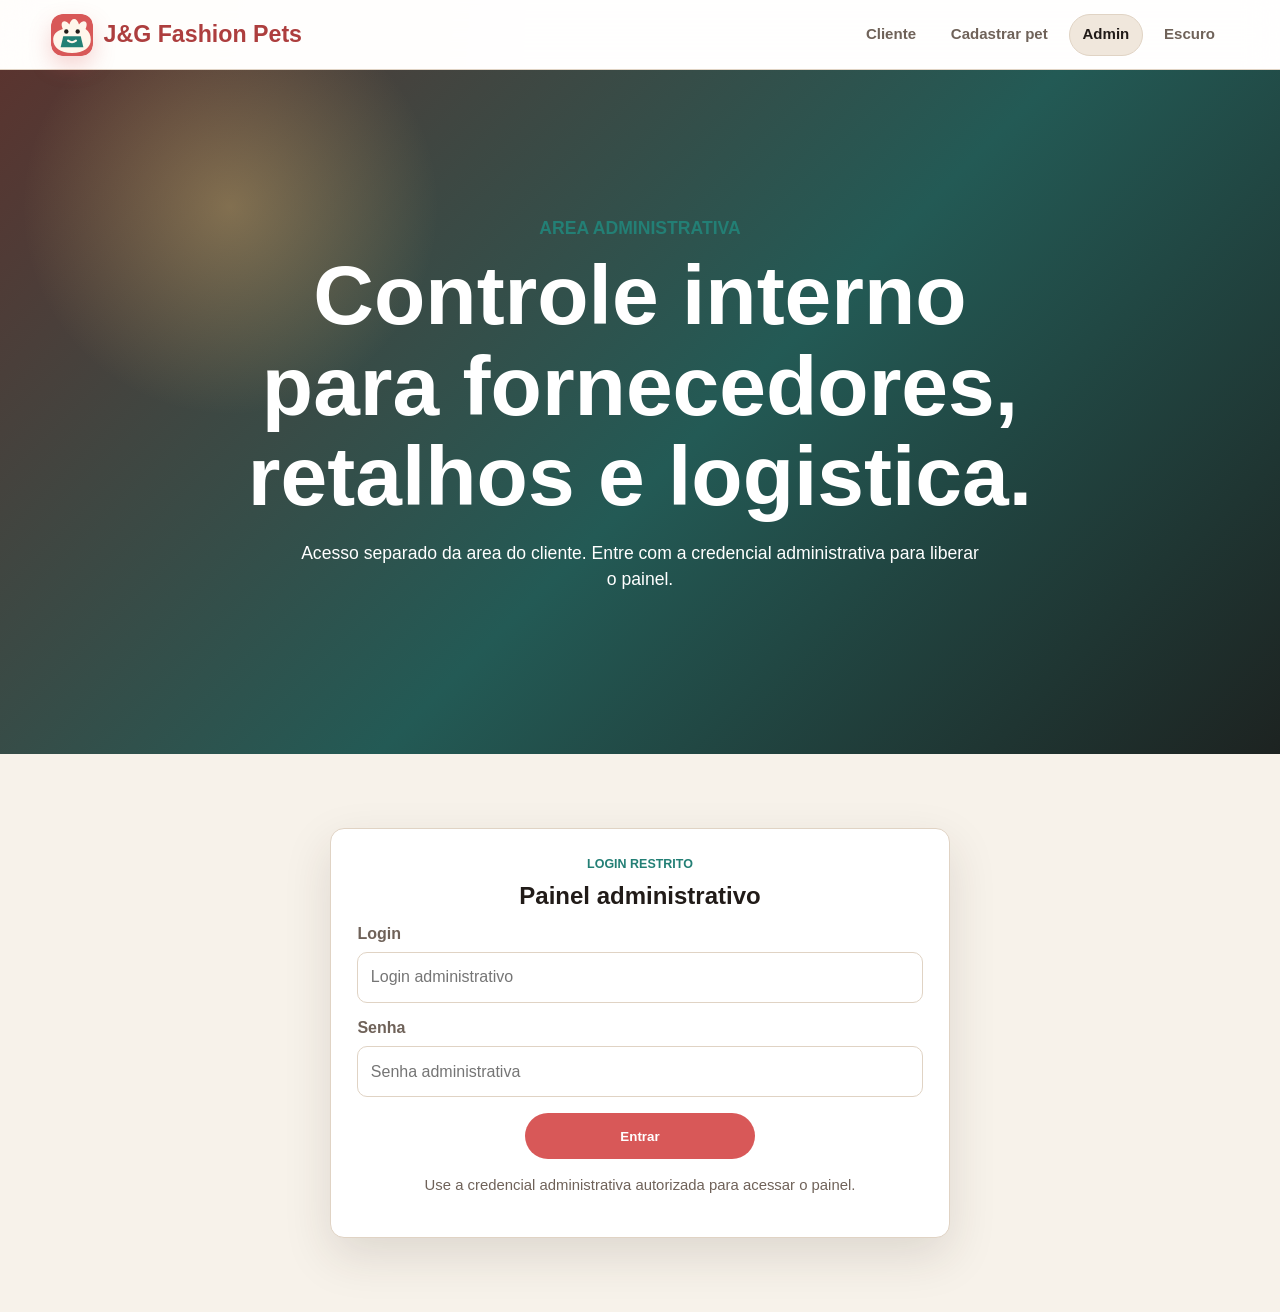
==== frontend/admin-fornecedores.html @ 15022a0f "Primeiro commit" ====
﻿<!DOCTYPE html>
<html lang="pt-BR">
<head>
    <meta charset="UTF-8">
    <meta name="viewport" content="width=device-width, initial-scale=1.0">
    <title>Fornecedores | Admin J&G</title>
    <link rel="stylesheet" href="style.css">
</head>
<body data-admin-page="true">
    <header class="site-header admin-header">
        <a class="logo" href="admin.html">J&G Admin</a>
        <nav class="main-nav" aria-label="Navegacao administrativa">
            <a href="admin.html">Painel</a>
            <a class="active" href="admin-fornecedores.html">Fornecedores</a>
            <a href="admin-retalhos.html">Retalhos</a>
            <a href="admin-rotas.html">Rotas</a>
            <button class="icon-button" id="theme-toggle" type="button">Tema</button>
        </nav>
    </header>

    <main>
        <section class="hero admin-hero compact-hero">
            <div class="hero-content">
                <p class="eyebrow hero-eyebrow">Fornecedores</p>
                <h1>Controle de parceiros e origem dos retalhos.</h1>
                <p>Cadastre contatos, tipo de tecido fornecido, prazo medio e status da parceria.</p>
            </div>
        </section>

        <section class="section split-section admin-workspace">
            <form class="panel">
                <p class="eyebrow">Novo fornecedor</p>
                <h2>Cadastro</h2>
                <label>Nome do fornecedor</label>
                <input type="text" placeholder="Ex: Atelie Flor de Algodao">
                <label>Contato</label>
                <input type="text" placeholder="Telefone, WhatsApp ou e-mail">
                <label>Material fornecido</label>
                <input type="text" placeholder="Algodao, jeans, ribana, tactel...">
                <label>Status</label>
                <select>
                    <option>Ativo</option>
                    <option>Em avaliacao</option>
                    <option>Pausado</option>
                </select>
                <button class="button" type="button">Salvar fornecedor</button>
            </form>

            <section class="panel">
                <p class="eyebrow">Parceiros atuais</p>
                <h2>Lista de fornecedores</h2>
                <div class="table-list">
                    <article><strong>Atelie Flor de Algodao</strong><span>Algodao e tricoline | Ativo</span></article>
                    <article><strong>Retalhos Recife</strong><span>Jeans e sarja | Em avaliacao</span></article>
                    <article><strong>Malharia Boa Vista</strong><span>Ribana e moletinho | Ativo</span></article>
                </div>
            </section>
        </section>
    </main>

    <script src="js/app.js?v=20260603-wikimedia-pet-clothes"></script>
</body>
</html>
---- frontend/style.css ----
:root {
    --bg: #f7f2ea;
    --surface: #ffffff;
    --surface-soft: #f0e7dc;
    --text: #211b18;
    --muted: #6f6259;
    --primary: #d85858;
    --primary-strong: #ad3e3e;
    --secondary: #237f75;
    --accent: #e3ad45;
    --border: #e0d3c4;
    --shadow: 0 18px 48px rgba(56, 40, 28, 0.13);
}

[data-theme="dark"] {
    --bg: #151413;
    --surface: #22211f;
    --surface-soft: #2d2a27;
    --text: #f8f1e8;
    --muted: #c9bdb0;
    --primary: #f47a71;
    --primary-strong: #ff928a;
    --secondary: #72d0c3;
    --accent: #ffd17a;
    --border: #403b36;
    --shadow: 0 18px 48px rgba(0, 0, 0, 0.34);
}

* {
    box-sizing: border-box;
}

html {
    scroll-behavior: smooth;
}

body {
    margin: 0;
    color: var(--text);
    background:
        radial-gradient(circle at top left, color-mix(in srgb, var(--accent) 20%, transparent), transparent 34rem),
        var(--bg);
    font-family: Arial, Helvetica, sans-serif;
    line-height: 1.5;
}

img {
    display: block;
    width: 100%;
}

a {
    color: inherit;
    text-decoration: none;
}

.site-header {
    position: sticky;
    top: 0;
    z-index: 10;
    display: flex;
    align-items: center;
    justify-content: space-between;
    gap: 1rem;
    padding: 0.85rem clamp(1rem, 4vw, 4rem);
    background: color-mix(in srgb, var(--surface) 93%, transparent);
    border-bottom: 1px solid var(--border);
    backdrop-filter: blur(16px);
}

.logo {
    display: inline-flex;
    align-items: center;
    gap: 0.65rem;
    font-size: clamp(1.1rem, 3vw, 1.45rem);
    font-weight: 900;
    color: var(--primary-strong);
    white-space: nowrap;
}

.logo::before {
    content: "";
    width: 42px;
    height: 42px;
    flex: 0 0 42px;
    border-radius: 12px;
    background:
        url("data:image/svg+xml,%3Csvg xmlns='http://www.w3.org/2000/svg' viewBox='0 0 96 96'%3E%3Crect width='96' height='96' rx='24' fill='%23d85858'/%3E%3Cpath d='M27 34c-8-16 4-24 15-10 4-17 18-17 22 0 11-14 23-6 15 10 8 5 12 14 12 25 0 18-16 30-43 30S5 77 5 59c0-11 5-20 22-25Z' fill='%23fff6eb'/%3E%3Cpath d='M28 51h40l6 25H22l6-25Z' fill='%23237f75'/%3E%3Ccircle cx='35' cy='40' r='5' fill='%23211b18'/%3E%3Ccircle cx='61' cy='40' r='5' fill='%23211b18'/%3E%3Cpath d='M39 61c7 5 11 5 18 0' stroke='%23fff6eb' stroke-width='5' fill='none' stroke-linecap='round'/%3E%3C/svg%3E")
        center / cover;
    box-shadow: 0 10px 22px rgba(216, 88, 88, 0.25);
}

.main-nav {
    display: flex;
    align-items: center;
    justify-content: flex-end;
    flex-wrap: wrap;
    gap: 0.45rem;
}

.main-nav a,
.icon-button {
    border: 1px solid transparent;
    border-radius: 999px;
    padding: 0.55rem 0.8rem;
    color: var(--muted);
    font: inherit;
    font-size: 0.94rem;
    font-weight: 800;
    background: transparent;
    cursor: pointer;
}

.main-nav a:hover,
.main-nav a.active,
.icon-button:hover {
    color: var(--text);
    border-color: var(--border);
    background: var(--surface-soft);
}

.hero {
    min-height: 76vh;
    display: grid;
    place-items: center;
    padding: clamp(3.5rem, 9vw, 7.5rem) clamp(1rem, 5vw, 5rem);
    background:
        linear-gradient(180deg, rgba(31, 22, 17, 0.2), rgba(31, 22, 17, 0.78)),
        url("https://images.unsplash.com/photo-1601758124510-52d02ddb7cbd?auto=format&fit=crop&w=1400&q=70") center/cover,
        linear-gradient(135deg, #7a4f43 0%, #245d59 52%, #1f2523 100%);
    color: #ffffff;
    text-align: center;
}

.admin-hero {
    background:
        radial-gradient(circle at 18% 20%, rgba(255, 209, 122, 0.32), transparent 13rem),
        linear-gradient(135deg, #5a342f 0%, #235a55 54%, #1d2321 100%);
}

.admin-hero .hero-content {
    width: min(820px, 100%);
}

.admin-hero h1 {
    font-size: clamp(2rem, 5.5vw, 4rem);
}

.compact-hero {
    min-height: 46vh;
    padding-top: clamp(3rem, 7vw, 5rem);
    padding-bottom: clamp(3rem, 7vw, 5rem);
}

.hero-content {
    width: min(920px, 100%);
}

.hero h1,
.section-heading h2,
.panel h1,
.panel h2,
.page-intro h1 {
    margin: 0;
    line-height: 1.08;
}

.hero h1 {
    font-size: clamp(2.35rem, 7vw, 5.25rem);
}

.hero p {
    max-width: 680px;
    margin-left: auto;
    margin-right: auto;
    font-size: 1.1rem;
}

.hero-eyebrow {
    color: #ffe0a3;
}

.hero-actions,
.button-row,
.form-row {
    display: flex;
    flex-wrap: wrap;
    justify-content: center;
    gap: 0.8rem;
}

.button {
    display: inline-flex;
    align-items: center;
    justify-content: center;
    min-height: 46px;
    border: 0;
    border-radius: 999px;
    padding: 0.78rem 1.15rem;
    background: var(--primary);
    color: #ffffff;
    font-weight: 900;
    cursor: pointer;
    transition: transform 0.18s ease, box-shadow 0.18s ease, background 0.18s ease;
}

.compact-button {
    min-height: 42px;
    padding: 0.62rem 1rem;
    width: auto;
}

.button:hover {
    background: var(--primary-strong);
    transform: translateY(-2px);
    box-shadow: 0 12px 24px rgba(56, 40, 28, 0.16);
}

.button.ghost {
    color: var(--text);
    background: var(--surface-soft);
    border: 1px solid var(--border);
}

.hero .button.ghost {
    color: #ffffff;
    background: rgba(255, 255, 255, 0.16);
    border-color: rgba(255, 255, 255, 0.56);
}

.button.secondary {
    background: var(--secondary);
}

.button.danger {
    background: #c84646;
}

.section {
    width: min(1180px, calc(100% - 2rem));
    margin: 0 auto;
    padding: clamp(2.6rem, 6vw, 4.6rem) 0;
}

.compact-section {
    padding-top: clamp(1.4rem, 4vw, 2rem);
    padding-bottom: clamp(1.4rem, 4vw, 2rem);
}

.section-heading,
.page-intro {
    max-width: 780px;
    margin: 0 auto 1.7rem;
    text-align: center;
}

.section-heading p,
.page-intro p {
    margin-left: auto;
    margin-right: auto;
    max-width: 650px;
    color: var(--muted);
}

.section-heading h2,
.panel h1,
.page-intro h1 {
    font-size: clamp(1.8rem, 4vw, 3rem);
}

.eyebrow {
    margin: 0 0 0.55rem;
    color: var(--secondary);
    font-size: 0.78rem;
    font-weight: 900;
    letter-spacing: 0;
    text-transform: uppercase;
}

.quick-links {
    display: grid;
    grid-template-columns: repeat(3, minmax(0, 1fr));
    gap: 1rem;
    margin-top: 1.25rem;
    margin-bottom: 1.5rem;
    position: relative;
    z-index: 2;
}

.quick-card,
.fabric-card,
.pet-card,
.panel,
.admin-tile,
.payment-card {
    border: 1px solid var(--border);
    border-radius: 14px;
    background: var(--surface);
    box-shadow: var(--shadow);
}

.quick-card {
    display: grid;
    gap: 0.35rem;
    min-height: 132px;
    padding: 1.25rem;
    transition: transform 0.18s ease, border-color 0.18s ease;
}

.admin-tile,
.payment-card {
    display: grid;
    gap: 0.4rem;
    padding: 1.15rem;
    transition: transform 0.18s ease, border-color 0.18s ease;
}

.admin-tile:hover,
.payment-card:hover {
    transform: translateY(-3px);
    border-color: var(--secondary);
}

.quick-card:hover {
    transform: translateY(-3px);
    border-color: var(--secondary);
}

.quick-card strong {
    font-size: 1.06rem;
}

.quick-card span,
.small-text,
.model-summary {
    color: var(--muted);
    font-size: 0.93rem;
}

.carousel {
    display: grid;
    grid-auto-flow: column;
    grid-auto-columns: minmax(280px, 31.5%);
    gap: 1rem;
    overflow-x: auto;
    padding: 0.35rem 0 1.25rem;
    scroll-snap-type: x mandatory;
}

.fabric-card,
.pet-card {
    overflow: hidden;
    scroll-snap-align: start;
}

.fabric-card img,
.pet-card img {
    height: 220px;
    object-fit: cover;
    background: var(--surface-soft);
}

.fabric-card h3,
.pet-card h3 {
    margin: 0;
}

.card-body {
    display: grid;
    gap: 0.55rem;
    padding: 1.05rem;
}

.stock-row,
.crud-item {
    display: flex;
    align-items: center;
    justify-content: space-between;
    gap: 1rem;
}

.swatch {
    display: inline-block;
    flex: 0 0 auto;
    width: 18px;
    height: 18px;
    border: 2px solid rgba(255, 255, 255, 0.75);
    border-radius: 999px;
    vertical-align: middle;
}

.cards-grid,
.split-section,
.workspace {
    display: grid;
    grid-template-columns: repeat(auto-fit, minmax(280px, 1fr));
    gap: 1rem;
}

.feature-grid {
    align-items: stretch;
}

.band-section {
    width: 100%;
    max-width: none;
    padding-left: max(1rem, calc((100vw - 1180px) / 2));
    padding-right: max(1rem, calc((100vw - 1180px) / 2));
    background: color-mix(in srgb, var(--surface-soft) 72%, transparent);
}

.delivery-section {
    align-items: stretch;
    grid-template-columns: minmax(320px, 460px) minmax(320px, 460px);
    justify-content: center;
    max-width: 1040px;
}

.full-span {
    grid-column: 1 / -1;
}

.panel {
    padding: clamp(1.15rem, 3vw, 1.65rem);
}

.delivery-form,
.result-panel {
    min-height: 100%;
}

.delivery-buttons {
    justify-content: stretch;
    margin-top: 1rem;
}

.lookup-button {
    margin: 0.75rem auto 0.25rem;
}

.delivery-buttons .button {
    flex: 1 1 190px;
    white-space: nowrap;
}

.result-panel {
    display: grid;
    align-content: center;
    background:
        linear-gradient(135deg, color-mix(in srgb, var(--secondary) 16%, transparent), transparent),
        var(--surface-soft);
}

.delivery-options {
    display: grid;
    gap: 0.55rem;
    margin-top: 1rem;
}

.delivery-options span {
    padding: 0.7rem;
    border: 1px solid var(--border);
    border-radius: 10px;
    background: var(--surface);
    font-weight: 800;
}

label {
    display: block;
    margin: 0.85rem 0 0.35rem;
    color: var(--muted);
    font-weight: 800;
}

input,
select {
    width: 100%;
    min-height: 46px;
    border: 1px solid var(--border);
    border-radius: 10px;
    padding: 0.78rem;
    color: var(--text);
    background: var(--surface);
    font: inherit;
}

.form-row {
    justify-content: stretch;
}

.form-actions,
.back-actions {
    display: flex;
    flex-wrap: wrap;
    justify-content: center;
    gap: 0.75rem;
    margin-top: 1.25rem;
}

.form-row > div {
    flex: 1 1 160px;
}

.preview-panel {
    min-height: 520px;
    text-align: center;
}

.pet-stage {
    display: grid;
    place-items: center;
    min-height: 340px;
    margin: 1rem 0;
    border: 1px dashed var(--secondary);
    border-radius: 14px;
    background:
        radial-gradient(circle at center, color-mix(in srgb, var(--accent) 18%, transparent), transparent 70%),
        var(--surface-soft);
    overflow: hidden;
}

.pet-avatar {
    position: relative;
    width: 180px;
    height: 210px;
    transition: transform 0.2s ease;
}

.pet-head,
.pet-body,
.pet-ear,
.clothes-layer {
    position: absolute;
    display: block;
}

.pet-head {
    top: 0;
    left: 50%;
    width: 92px;
    height: 82px;
    transform: translateX(-50%);
    border-radius: 50%;
    background: #b98f64;
}

.pet-body {
    left: 50%;
    bottom: 0;
    width: 150px;
    height: 145px;
    transform: translateX(-50%);
    border-radius: 48% 48% 36% 36%;
    background: #caa27a;
}

.pet-ear {
    top: 6px;
    width: 42px;
    height: 62px;
    background: #8b6746;
}

.pet-ear.left {
    left: 28px;
    border-radius: 70% 30% 60% 40%;
    transform: rotate(-24deg);
}

.pet-ear.right {
    right: 28px;
    border-radius: 30% 70% 40% 60%;
    transform: rotate(24deg);
}

.clothes-layer {
    left: 50%;
    bottom: 18px;
    z-index: 2;
    width: 120px;
    height: 92px;
    transform: translateX(-50%);
    border-radius: 22px 22px 34px 34px;
    background: var(--primary);
    border: 3px solid rgba(255, 255, 255, 0.55);
}

.pet-avatar.cat .pet-head {
    border-radius: 42% 42% 48% 48%;
    background: #8f8f86;
}

.pet-avatar.cat .pet-ear {
    width: 44px;
    height: 44px;
    clip-path: polygon(50% 0, 0 100%, 100% 100%);
    background: #6f6f68;
}

.pet-avatar.cat .pet-body {
    border-radius: 44% 44% 28% 28%;
    background: #a8a89e;
}

.crud-list {
    display: grid;
    gap: 0.7rem;
    max-height: 480px;
    overflow: auto;
}

.crud-item {
    padding: 0.8rem;
    border: 1px solid var(--border);
    border-radius: 10px;
    background: var(--surface-soft);
}

.crud-actions {
    display: flex;
    flex-wrap: wrap;
    justify-content: flex-end;
    gap: 0.4rem;
}

.mini-button {
    border: 0;
    border-radius: 999px;
    padding: 0.45rem 0.65rem;
    color: #ffffff;
    background: var(--secondary);
    cursor: pointer;
}

.mini-button.delete {
    background: #c84646;
}

.auth-page {
    min-height: calc(100vh - 74px);
    display: grid;
    place-items: center;
    padding: 1rem;
}

.auth-card,
.admin-dashboard {
    width: min(620px, 100%);
}

.admin-grid {
    display: grid;
    grid-template-columns: repeat(auto-fit, minmax(230px, 1fr));
    gap: 0.8rem;
    margin: 1rem 0;
}

.admin-grid article,
.admin-grid a {
    display: grid;
    gap: 0.25rem;
    padding: 1rem;
    border-radius: 12px;
    background: var(--surface-soft);
}

.auth-section {
    display: grid;
    justify-items: center;
}

.auth-card {
    text-align: center;
}

.auth-card label {
    text-align: left;
}

.auth-card .button,
.admin-dashboard > .button,
.panel > .button {
    width: min(230px, 100%);
    margin: 1rem auto 0;
}

.checkout-section {
    grid-template-columns: minmax(300px, 440px) minmax(320px, 1fr);
    align-items: start;
}

.admin-dashboard {
    width: min(980px, 100%);
}

.admin-workspace {
    grid-template-columns: minmax(300px, 430px) minmax(320px, 1fr);
    align-items: start;
}

.table-list {
    display: grid;
    gap: 0.75rem;
    margin-top: 1rem;
}

.table-list article {
    display: flex;
    justify-content: space-between;
    gap: 1rem;
    padding: 0.85rem;
    border: 1px solid var(--border);
    border-radius: 12px;
    background: var(--surface-soft);
}

.table-list span {
    color: var(--muted);
    text-align: right;
}

.stats-grid {
    grid-template-columns: repeat(auto-fit, minmax(220px, 1fr));
}

.stat-card {
    display: grid;
    gap: 0.3rem;
    text-align: center;
}

.stat-card strong {
    font-size: clamp(1.8rem, 4vw, 3rem);
}

.payment-methods {
    display: grid;
    grid-template-columns: repeat(auto-fit, minmax(150px, 1fr));
    gap: 1rem;
}

.payment-methods.vertical {
    grid-template-columns: 1fr;
}

.payment-card {
    border: 1px solid var(--border);
    color: var(--text);
    font: inherit;
    font-weight: 900;
    text-align: center;
    cursor: pointer;
    min-height: 58px;
    place-items: center;
    width: 100%;
}

.payment-card span {
    color: var(--muted);
    font-size: 0.92rem;
    font-weight: 700;
}

.payment-card.selected {
    border-color: var(--secondary);
    background: color-mix(in srgb, var(--secondary) 10%, var(--surface));
    box-shadow: 0 14px 28px rgba(35, 127, 117, 0.14);
}

.price-tag {
    width: fit-content;
    border-radius: 999px;
    padding: 0.35rem 0.62rem;
    background: var(--surface-soft);
    color: var(--secondary);
    font-weight: 900;
}

.payment-details {
    margin-top: 1rem;
    padding: 1rem;
    border: 1px solid var(--border);
    border-radius: 12px;
    background: var(--surface-soft);
}

.qr-preview {
    width: 150px;
    height: 150px;
    margin: 1.2rem auto 0;
    border: 10px solid var(--surface);
    border-radius: 12px;
    background:
        linear-gradient(90deg, var(--text) 12px, transparent 12px) 0 0 / 30px 30px,
        linear-gradient(var(--text) 12px, transparent 12px) 0 0 / 30px 30px,
        var(--surface-soft);
    box-shadow: var(--shadow);
}

.smart-qr {
    position: relative;
}

.smart-qr::after {
    content: attr(data-qr-text);
    position: absolute;
    left: 50%;
    bottom: -2.3rem;
    width: max-content;
    max-width: 240px;
    transform: translateX(-50%);
    color: var(--muted);
    font-size: 0.78rem;
    font-weight: 800;
}

@media (max-width: 860px) {
    .site-header {
        align-items: flex-start;
        flex-direction: column;
    }

    .main-nav {
        justify-content: flex-start;
    }

    .quick-links {
        grid-template-columns: 1fr;
        margin-top: 0;
    }

    .carousel {
        grid-auto-columns: minmax(260px, 84%);
    }

    .delivery-section {
        grid-template-columns: 1fr;
        max-width: min(100% - 1rem, 560px);
    }

    .admin-workspace {
        grid-template-columns: 1fr;
    }

    .checkout-section {
        grid-template-columns: 1fr;
    }

    .table-list article {
        flex-direction: column;
    }

    .table-list span {
        text-align: left;
    }
}

@media (max-width: 560px) {
    .section {
        width: min(100% - 1rem, 1180px);
    }

    .hero {
        min-height: 82vh;
        padding-left: 1rem;
        padding-right: 1rem;
    }

    .main-nav a,
    .icon-button {
        padding: 0.48rem 0.62rem;
        font-size: 0.88rem;
    }

    .button,
    .button-row .button {
        width: 100%;
    }

    .stock-row,
    .crud-item {
        align-items: flex-start;
        flex-direction: column;
    }

    .crud-actions {
        width: 100%;
        justify-content: flex-start;
    }
}
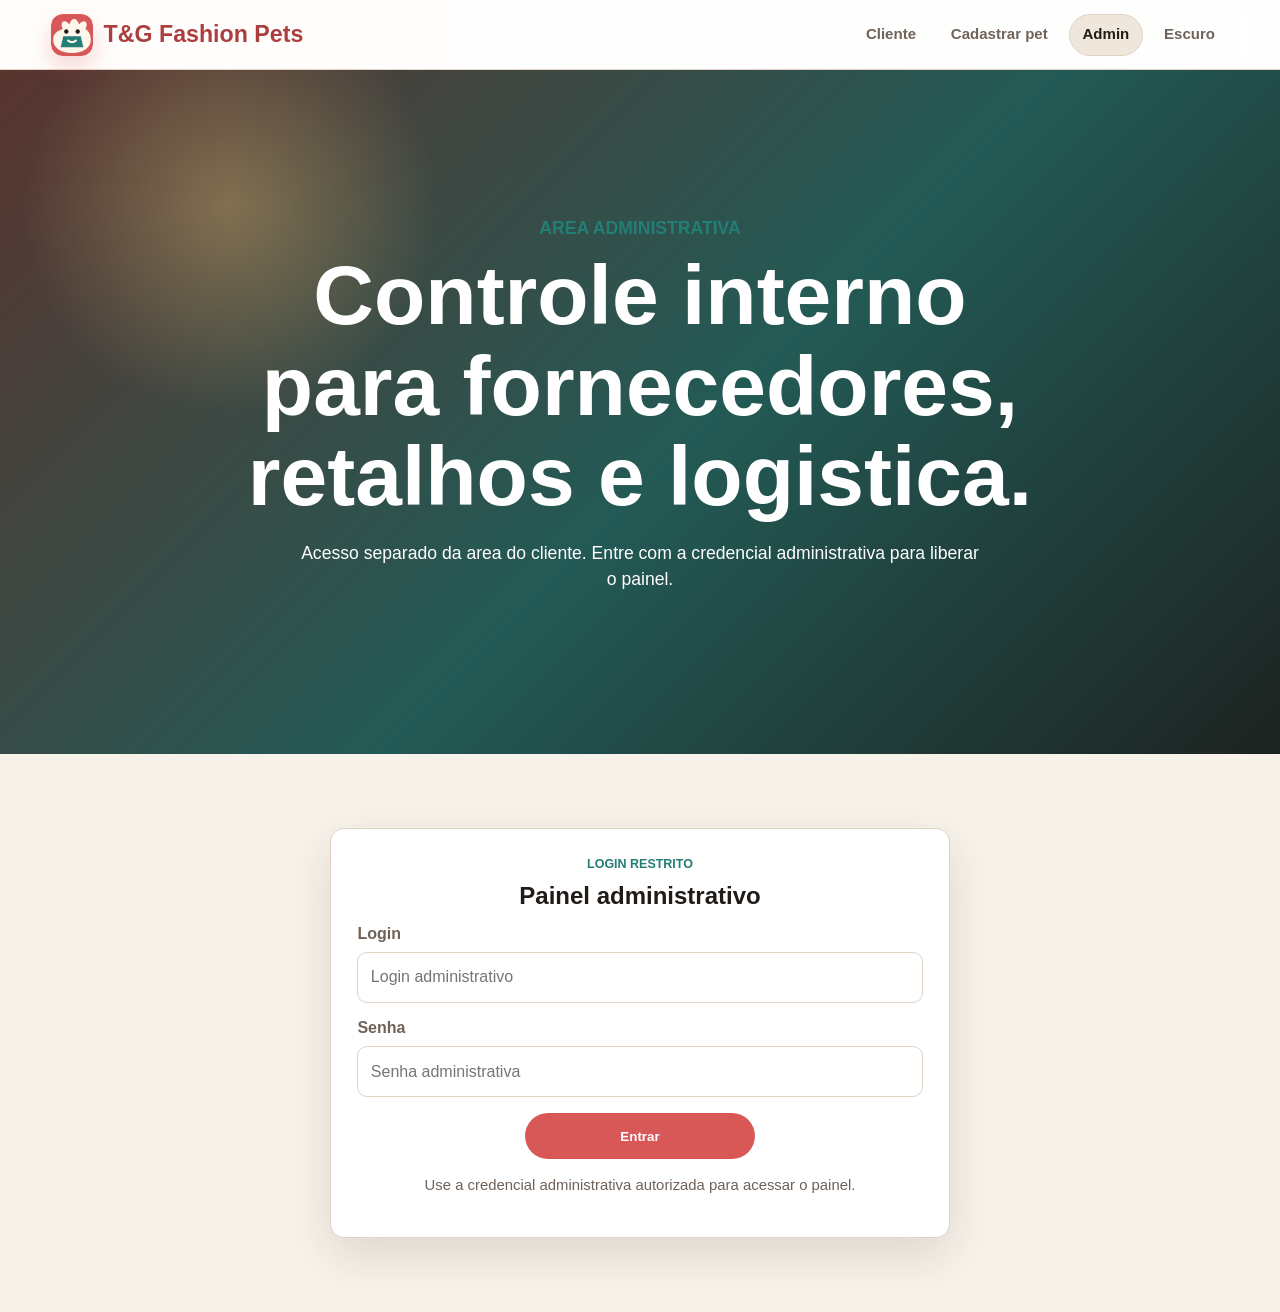
==== commit 5878c179: "Update frontend branding to T&G" ====
--- a/frontend/admin-fornecedores.html
+++ b/frontend/admin-fornecedores.html
@@ -3,12 +3,12 @@
 <head>
     <meta charset="UTF-8">
     <meta name="viewport" content="width=device-width, initial-scale=1.0">
-    <title>Fornecedores | Admin J&G</title>
+    <title>Fornecedores | Admin T&G</title>
     <link rel="stylesheet" href="style.css">
 </head>
 <body data-admin-page="true">
     <header class="site-header admin-header">
-        <a class="logo" href="admin.html">J&G Admin</a>
+        <a class="logo" href="admin.html">T&G Admin</a>
         <nav class="main-nav" aria-label="Navegacao administrativa">
             <a href="admin.html">Painel</a>
             <a class="active" href="admin-fornecedores.html">Fornecedores</a>
